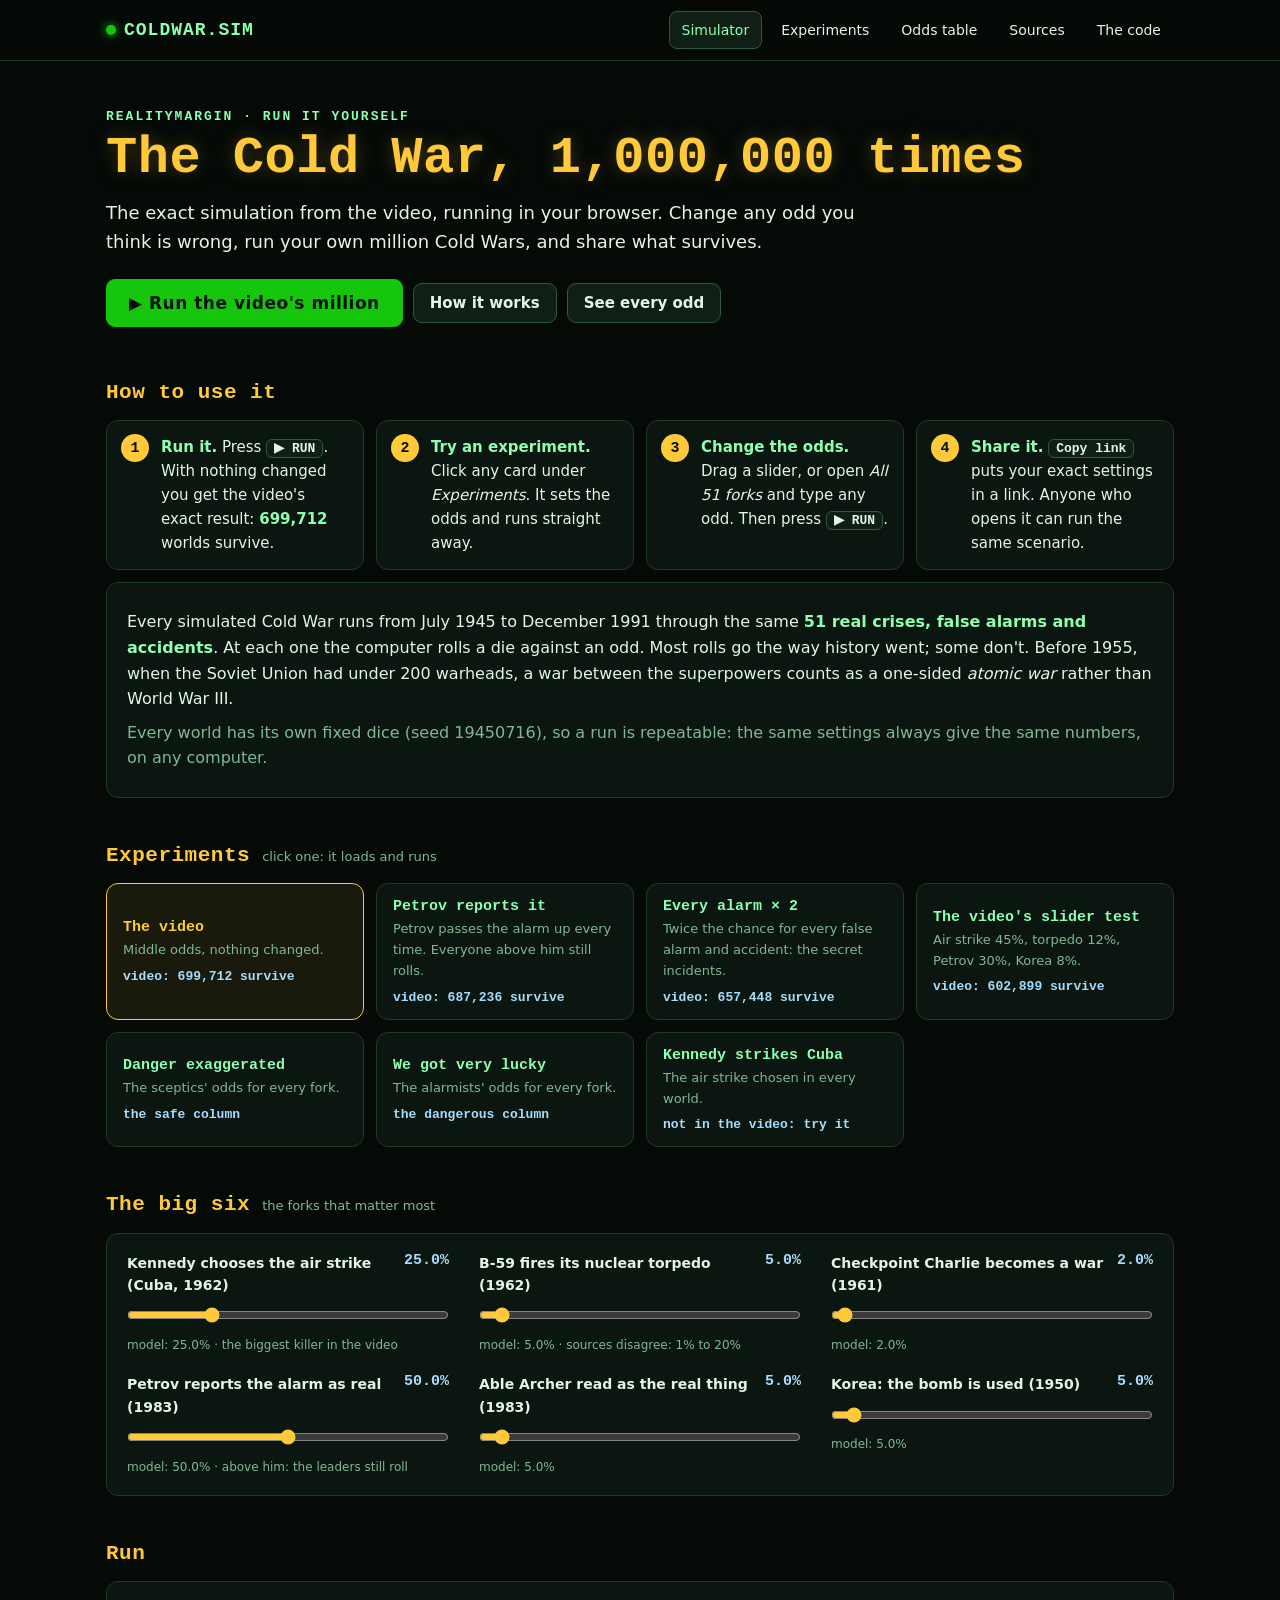
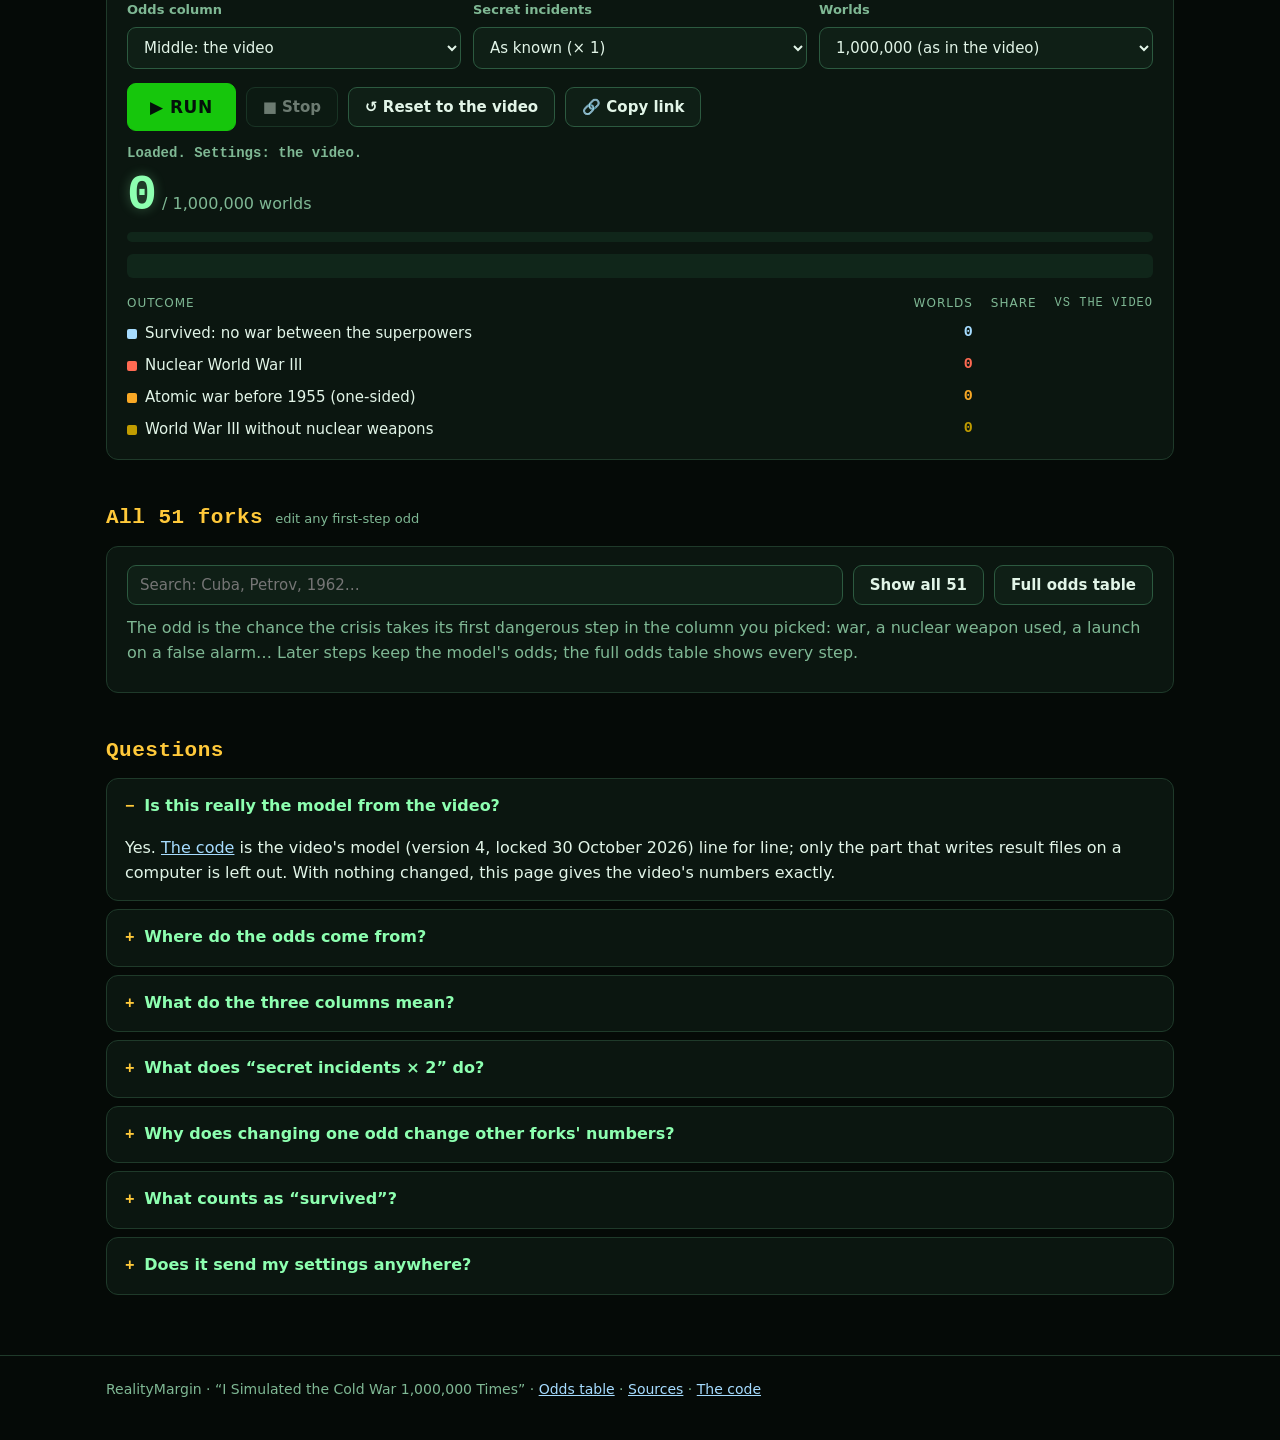
==== run-it-yourself/index.html @ 9ee08ceb "Add files via upload" ====
<!doctype html>
<html lang="en">
<head>
<meta charset="utf-8">
<meta name="viewport" content="width=device-width, initial-scale=1">
<title>Cold War Simulator</title>
<meta name="description" content="Run the Cold War 1,000,000 times yourself. Change the odds of any crisis and see how many worlds survive. The exact model from the RealityMargin video.">
<meta property="og:title" content="The Cold War, 1,000,000 times: run it yourself">
<meta property="og:description" content="The exact simulation from the video. Change any odd, run a million Cold Wars, share your result.">
<link rel="icon" href="data:image/svg+xml,%3Csvg xmlns='http://www.w3.org/2000/svg' viewBox='0 0 32 32'%3E%3Crect width='32' height='32' rx='6' fill='%23050a07'/%3E%3Cpath d='M6 22h20M10 22V12M16 22V7M22 22v-6' stroke='%238dffb0' stroke-width='3' stroke-linecap='round'/%3E%3C/svg%3E">
<link rel="stylesheet" href="site.css">
</head>
<body>
<header class="nav">
  <div class="wrap navin">
    <a class="brand" href="index.html"><span class="dot"></span>COLDWAR.SIM</a>
    <nav>
      <a class="navbtn on" href="index.html">Simulator</a>
      <a class="navbtn" href="#experiments">Experiments</a>
      <a class="navbtn" href="odds.html">Odds table</a>
      <a class="navbtn" href="sources.html">Sources</a>
      <a class="navbtn" href="code.html">The code</a>
    </nav>
  </div>
</header>

<main class="wrap">
  <section class="hero">
    <p class="kicker">REALITYMARGIN · RUN IT YOURSELF</p>
    <h1>The Cold War, 1,000,000 times</h1>
    <p class="lead">The exact simulation from the video, running in your browser. Change any odd you think is wrong, run your own million Cold Wars, and share what survives.</p>
    <div class="row">
      <button class="btn primary big" id="heroRun">▶ Run the video's million</button>
      <a class="btn" href="#how">How it works</a>
      <a class="btn" href="odds.html">See every odd</a>
    </div>
  </section>

  <section id="how">
    <h2>How to use it</h2>
    <ol class="steps">
      <li><b>Run it.</b> Press <span class="tag">▶ RUN</span>. With nothing changed you get the video's exact result: <b>699,712</b> worlds survive.</li>
      <li><b>Try an experiment.</b> Click any card under <i>Experiments</i>. It sets the odds and runs straight away.</li>
      <li><b>Change the odds.</b> Drag a slider, or open <i>All 51 forks</i> and type any odd. Then press <span class="tag">▶ RUN</span>.</li>
      <li><b>Share it.</b> <span class="tag">Copy link</span> puts your exact settings in a link. Anyone who opens it can run the same scenario.</li>
    </ol>
    <div class="card">
      <p>Every simulated Cold War runs from July 1945 to December 1991 through the same <b>51 real crises, false alarms and accidents</b>. At each one the computer rolls a die against an odd. Most rolls go the way history went; some don't. Before 1955, when the Soviet Union had under 200 warheads, a war between the superpowers counts as a one-sided <i>atomic war</i> rather than World War III.</p>
      <p class="muted">Every world has its own fixed dice (seed 19450716), so a run is repeatable: the same settings always give the same numbers, on any computer.</p>
    </div>
  </section>

  <section id="experiments">
    <h2>Experiments <span class="hint">click one: it loads and runs</span></h2>
    <div class="cards" id="presets"></div>
  </section>

  <section id="sim">
    <h2>The big six <span class="hint">the forks that matter most</span></h2>
    <div class="card grid" id="sliders"></div>

    <h2>Run</h2>
    <div class="card">
      <div class="controls">
        <label>Odds column<select id="col"><option value="0">Safe: danger exaggerated</option><option value="1" selected>Middle: the video</option><option value="2">Dangerous: we got very lucky</option></select></label>
        <label>Secret incidents<select id="alarms"><option value="1" selected>As known (× 1)</option><option value="2">Every alarm and accident × 2</option></select></label>
        <label>Worlds<select id="nw"><option value="1000000" selected>1,000,000 (as in the video)</option><option value="100000">100,000 (quick)</option></select></label>
      </div>
      <div class="row" style="margin-top:14px">
        <button class="btn primary big" id="run">▶ RUN</button>
        <button class="btn" id="stop" disabled>■ Stop</button>
        <button class="btn" id="reset">↺ Reset to the video</button>
        <button class="btn" id="share">🔗 Copy link</button>
      </div>
      <p class="status" id="status">Ready. Settings: the video.</p>
      <p class="countline"><span class="counter" id="count">0</span> <span class="muted" id="countOf">/ 1,000,000 worlds</span></p>
      <div class="bar"><i id="bar"></i></div>
      <div class="stack" id="stack"></div>
      <div class="res" id="res"></div>
      <div id="where"></div>
    </div>
  </section>

  <section id="forks">
    <h2>All 51 forks <span class="hint">edit any first-step odd</span></h2>
    <div class="card">
      <div class="row"><input type="search" id="filter" placeholder="Search: Cuba, Petrov, 1962…" aria-label="Search the forks"><button class="btn" id="toggleForks">Show all 51</button><a class="btn" href="odds.html">Full odds table</a></div>
      <p class="muted" style="margin-top:10px">The odd is the chance the crisis takes its first dangerous step in the column you picked: war, a nuclear weapon used, a launch on a false alarm… Later steps keep the model's odds; the full odds table shows every step.</p>
      <div class="tablewrap" id="forkWrap" hidden><table id="forkTable"><thead><tr><th>Year</th><th>Fork</th><th>Step</th><th>Odd (%)</th></tr></thead><tbody></tbody></table></div>
    </div>
  </section>

  <section id="faq">
    <h2>Questions</h2>
    <div class="faq">
      <details open><summary>Is this really the model from the video?</summary><p>Yes. <a href="code.html">The code</a> is the video's model (version 4, locked 30 October 2026) line for line; only the part that writes result files on a computer is left out. With nothing changed, this page gives the video's numbers exactly.</p></details>
      <details><summary>Where do the odds come from?</summary><p>They are judgements, written down openly, built from what historians have found in the archives. No source gives these exact numbers. Every fork has its reasons and sources on <a href="sources.html">the sources page</a>; every odd, in all three columns, is in <a href="odds.html">the odds table</a>.</p></details>
      <details><summary>What do the three columns mean?</summary><p><b>Safe</b> follows historians who think the danger was exaggerated (Tertrais, 2017). <b>Middle</b> is the video. <b>Dangerous</b> follows those who think we got very lucky (Chatham House, 2014; Lundgren, 2013).</p></details>
      <details><summary>What does “secret incidents × 2” do?</summary><p>Most known false alarms and accidents come from declassified American files; the Soviet ones are mostly still sealed. This doubles the chance of every false alarm and accident going wrong, as if there were twice as many we don't know about.</p></details>
      <details><summary>Why does changing one odd change other forks' numbers?</summary><p>A world that ends early never reaches the later crises. Make 1948 more dangerous and fewer worlds are left to end in 1962.</p></details>
      <details><summary>What counts as “survived”?</summary><p>Reaching 26 December 1991, the end of the Soviet Union, without a war between the superpowers. A world can survive even if a nuclear weapon was used in a smaller war; the results show how many stayed completely quiet, like ours.</p></details>
      <details><summary>Does it send my settings anywhere?</summary><p>No. Everything runs in your browser. A shared link only carries the settings themselves.</p></details>
    </div>
  </section>
</main>
<footer class="foot"><div class="wrap">RealityMargin · “I Simulated the Cold War 1,000,000 Times” · <a href="odds.html">Odds table</a> · <a href="sources.html">Sources</a> · <a href="code.html">The code</a></div></footer>
<div id="toast" role="status"></div>

<!-- the model (sim_web.js = sim.js with its export keywords removed, built by tools/build_page.mjs) and the page: plain scripts, so it also runs when opened straight from the disk -->
<script src="sim_web.js"></script>
<script src="app.js"></script>
</body>
</html>
---- run-it-yourself/site.css ----
/* Cold War Simulator — shared style for every page (simulator, odds table, sources, code) */
:root { --bg: #050a07; --bg2: #08110c; --panel: #0b1610; --panel2: #0f1f16; --line: #1f3a2a; --line2: #2c5a40; --green: #8dffb0; --green2: #16c60c; --muted: #7fb894; --amber: #ffc93a; --red: #ff6a52; --blue: #a6dcff; --text: #e2f5e8;
  --mono: Consolas, "SFMono-Regular", "Lucida Console", "Courier New", monospace; --sans: system-ui, -apple-system, "Segoe UI", Roboto, Arial, sans-serif; }
* { box-sizing: border-box; }
html { scroll-behavior: smooth; scroll-padding-top: 76px; }
html, body { margin: 0; background: var(--bg); color: var(--text); font: 16px/1.6 var(--sans); }
body { background-image: radial-gradient(1200px 500px at 50% -10%, rgba(22,198,12,.10), transparent 70%); }
a { color: var(--blue); } b { color: var(--green); font-weight: 650; } i { color: var(--text); }
.wrap { max-width: 1100px; margin: 0 auto; padding: 0 16px; }
/* the navigation bar */
.nav { position: sticky; top: 0; z-index: 20; background: rgba(5,10,7,.92); backdrop-filter: blur(8px); border-bottom: 1px solid var(--line); }
.navin { display: flex; align-items: center; justify-content: space-between; gap: 12px; min-height: 60px; flex-wrap: wrap; padding-top: 8px; padding-bottom: 8px; }
.brand { font: 700 18px/1 var(--mono); color: var(--green); text-decoration: none; letter-spacing: 1px; display: flex; align-items: center; gap: 8px; }
.brand .dot { width: 10px; height: 10px; border-radius: 50%; background: var(--green2); box-shadow: 0 0 10px var(--green2); }
nav { display: flex; gap: 6px; flex-wrap: wrap; }
.navbtn { color: var(--text); text-decoration: none; font-size: 14px; padding: 7px 12px; border-radius: 8px; border: 1px solid transparent; }
.navbtn:hover { border-color: var(--line2); background: var(--panel); } .navbtn.on { background: var(--panel2); border-color: var(--line2); color: var(--green); }
/* type */
h1 { font: 700 clamp(30px, 6vw, 52px)/1.1 var(--mono); color: var(--amber); margin: 6px 0 12px; letter-spacing: .5px; text-shadow: 0 0 18px rgba(255,201,58,.25); }
h2 { font: 700 21px/1.3 var(--mono); color: var(--amber); margin: 44px 0 14px; letter-spacing: .5px; display: flex; align-items: baseline; gap: 12px; flex-wrap: wrap; }
h3 { font: 700 16px/1.3 var(--mono); color: var(--green); margin: 20px 0 6px; }
.hint { font: 400 13px var(--sans); color: var(--muted); letter-spacing: 0; }
.kicker { font: 600 13px var(--mono); color: var(--green); letter-spacing: 2px; margin: 0; }
.lead { font-size: 18px; color: var(--text); max-width: 760px; margin: 0 0 22px; }
.muted { color: var(--muted); } p { margin: 8px 0; }
.hero { padding: 48px 0 8px; }
/* buttons */
.row { display: flex; flex-wrap: wrap; gap: 10px; align-items: center; }
.btn { font: 600 15px var(--sans); color: var(--text); background: var(--panel2); border: 1px solid var(--line2); border-radius: 9px; padding: 10px 16px; cursor: pointer; text-decoration: none; display: inline-flex; align-items: center; gap: 6px; line-height: 1.2; transition: border-color .15s, background .15s, transform .05s; }
.btn:hover:not(:disabled) { border-color: var(--green); background: #13281c; } .btn:active:not(:disabled) { transform: translateY(1px); }
.btn:focus-visible, .navbtn:focus-visible, select:focus-visible, input:focus-visible, .preset:focus-visible { outline: 2px solid var(--amber); outline-offset: 2px; }
.btn.primary { background: var(--green2); color: #03110a; border-color: var(--green2); } .btn.primary:hover:not(:disabled) { background: #22e016; border-color: #22e016; }
.btn.big { font-size: 17px; padding: 13px 22px; letter-spacing: .5px; }
.btn:disabled { opacity: .45; cursor: not-allowed; }
.tag { font: 600 13px var(--mono); background: var(--panel2); border: 1px solid var(--line2); border-radius: 6px; padding: 1px 7px; white-space: nowrap; }
/* cards and panels */
.card { background: var(--panel); border: 1px solid var(--line); border-radius: 12px; padding: 18px 20px; margin: 12px 0; }
.steps { counter-reset: s; list-style: none; padding: 0; margin: 0 0 12px; display: grid; grid-template-columns: repeat(auto-fit, minmax(230px, 1fr)); gap: 12px; }
.steps li { counter-increment: s; background: var(--panel); border: 1px solid var(--line); border-radius: 12px; padding: 14px 14px 14px 54px; position: relative; font-size: 15px; }
.steps li::before { content: counter(s); position: absolute; left: 14px; top: 13px; width: 28px; height: 28px; border-radius: 50%; background: var(--amber); color: #04110a; font: 700 15px var(--mono); display: grid; place-items: center; }
.cards { display: grid; grid-template-columns: repeat(auto-fit, minmax(240px, 1fr)); gap: 12px; }
.preset { text-align: left; font: inherit; color: var(--text); background: var(--panel); border: 1px solid var(--line); border-radius: 12px; padding: 14px 16px; cursor: pointer; transition: border-color .15s, background .15s; }
.preset:hover { border-color: var(--green); background: var(--panel2); } .preset.on { border-color: var(--amber); background: #1a1a0c; }
.preset .t { font: 700 15px var(--mono); color: var(--green); display: block; margin-bottom: 4px; } .preset.on .t { color: var(--amber); }
.preset .d { font-size: 13px; color: var(--muted); display: block; } .preset .v { font: 600 13px var(--mono); color: var(--blue); display: block; margin-top: 8px; }
/* sliders */
.grid { display: grid; grid-template-columns: repeat(auto-fit, minmax(290px, 1fr)); gap: 18px 30px; }
.slider label { display: flex; justify-content: space-between; gap: 12px; color: var(--text); font-size: 14px; font-weight: 600; }
.slider label .val { font: 700 15px var(--mono); color: var(--blue); white-space: nowrap; }
.slider small { display: block; color: var(--muted); font-size: 12px; margin-top: 2px; }
input[type=range] { width: 100%; accent-color: var(--amber); margin: 8px 0 2px; height: 22px; cursor: pointer; }
/* controls */
.controls { display: grid; grid-template-columns: repeat(auto-fit, minmax(230px, 1fr)); gap: 12px; }
.controls label { display: flex; flex-direction: column; gap: 6px; font-size: 13px; color: var(--muted); font-weight: 600; }
select, input[type=number], input[type=search] { font: 15px var(--sans); color: var(--text); background: var(--panel2); border: 1px solid var(--line2); border-radius: 9px; padding: 10px 12px; }
input[type=search] { flex: 1 1 260px; min-width: 0; }
.status { margin: 14px 0 0; font: 600 14px var(--mono); color: var(--muted); }
.countline { margin: 6px 0 8px; } .counter { font: 700 clamp(30px, 6vw, 50px) var(--mono); color: var(--green); text-shadow: 0 0 12px rgba(141,255,176,.3); }
.bar { height: 10px; background: #10261a; border-radius: 6px; overflow: hidden; } .bar i { display: block; height: 100%; background: var(--green2); width: 0; transition: width .15s; }
.stack { display: flex; height: 24px; border-radius: 6px; overflow: hidden; background: #10261a; margin-top: 12px; } .stack i { display: block; height: 100%; }
.res { display: grid; grid-template-columns: 1fr auto auto auto; gap: 8px 18px; align-items: center; font-size: 15px; margin-top: 16px; }
.res .n, .res .d, .res .v { text-align: right; font-family: var(--mono); } .res .n { font-weight: 700; } .res .d { color: var(--muted); font-size: 13px; } .res .v { font-size: 13px; }
.res .h { color: var(--muted); font-size: 12px; text-align: right; text-transform: uppercase; letter-spacing: 1px; } .res .h:first-child { text-align: left; }
.res .sw { display: inline-block; width: 10px; height: 10px; border-radius: 2px; margin-right: 8px; vertical-align: middle; }
#where h3 { margin-top: 22px; } .where { display: grid; grid-template-columns: 1fr auto auto; gap: 6px 16px; font-size: 14px; } .where .n, .where .d { text-align: right; font-family: var(--mono); } .where .d { color: var(--muted); }
/* tables */
.tablewrap { overflow-x: auto; margin-top: 12px; }
table { width: 100%; border-collapse: collapse; font-size: 14px; } th, td { padding: 8px; border-bottom: 1px solid #16301f; text-align: left; vertical-align: top; }
th { color: var(--amber); font: 700 13px var(--mono); position: sticky; top: 0; background: var(--panel); } tr:hover td { background: #0e1d14; }
td input[type=number] { width: 96px; padding: 6px 8px; font-family: var(--mono); } td.y { color: var(--muted); white-space: nowrap; font-family: var(--mono); }
.changed { color: var(--amber) !important; border-color: var(--amber) !important; }
/* questions */
.faq details { background: var(--panel); border: 1px solid var(--line); border-radius: 12px; padding: 0 18px; margin: 8px 0; }
.faq summary { cursor: pointer; padding: 14px 0; font-weight: 650; color: var(--green); list-style: none; } .faq summary::before { content: "+ "; color: var(--amber); font-family: var(--mono); } .faq details[open] summary::before { content: "− "; }
.faq details p { margin: 0 0 14px; }
/* reading pages (odds, sources, code) */
.doc h1 { font-size: clamp(24px, 4.5vw, 36px); } .doc h2 { font-size: 19px; } .doc ul, .doc ol { padding-left: 22px; } .doc li { margin: 4px 0; }
.doc code { font-family: var(--mono); color: var(--blue); }
.code { background: #030805; border: 1px solid var(--line); border-radius: 12px; padding: 16px; overflow-x: auto; font: 13px/1.55 var(--mono); color: #cfe9d8; white-space: pre; tab-size: 2; }
.code .c { color: #6d9a7d; } .code .s { color: #ffd98a; } .code .k { color: #8dffb0; }
.toc { display: flex; flex-wrap: wrap; gap: 8px; margin: 10px 0 4px; }
.foot { border-top: 1px solid var(--line); margin-top: 60px; padding: 22px 0 40px; color: var(--muted); font-size: 14px; }
#toast { position: fixed; left: 50%; bottom: 24px; transform: translateX(-50%); background: var(--amber); color: #04110a; padding: 10px 18px; border-radius: 9px; font-weight: 700; opacity: 0; transition: opacity .2s; pointer-events: none; z-index: 30; }
@media (max-width: 600px) { .res { grid-template-columns: 1fr auto auto; } .res .v, .res .h.v { display: none; } .hero { padding-top: 28px; } .navbtn { padding: 6px 9px; font-size: 13px; } .btn.big { width: 100%; justify-content: center; } }
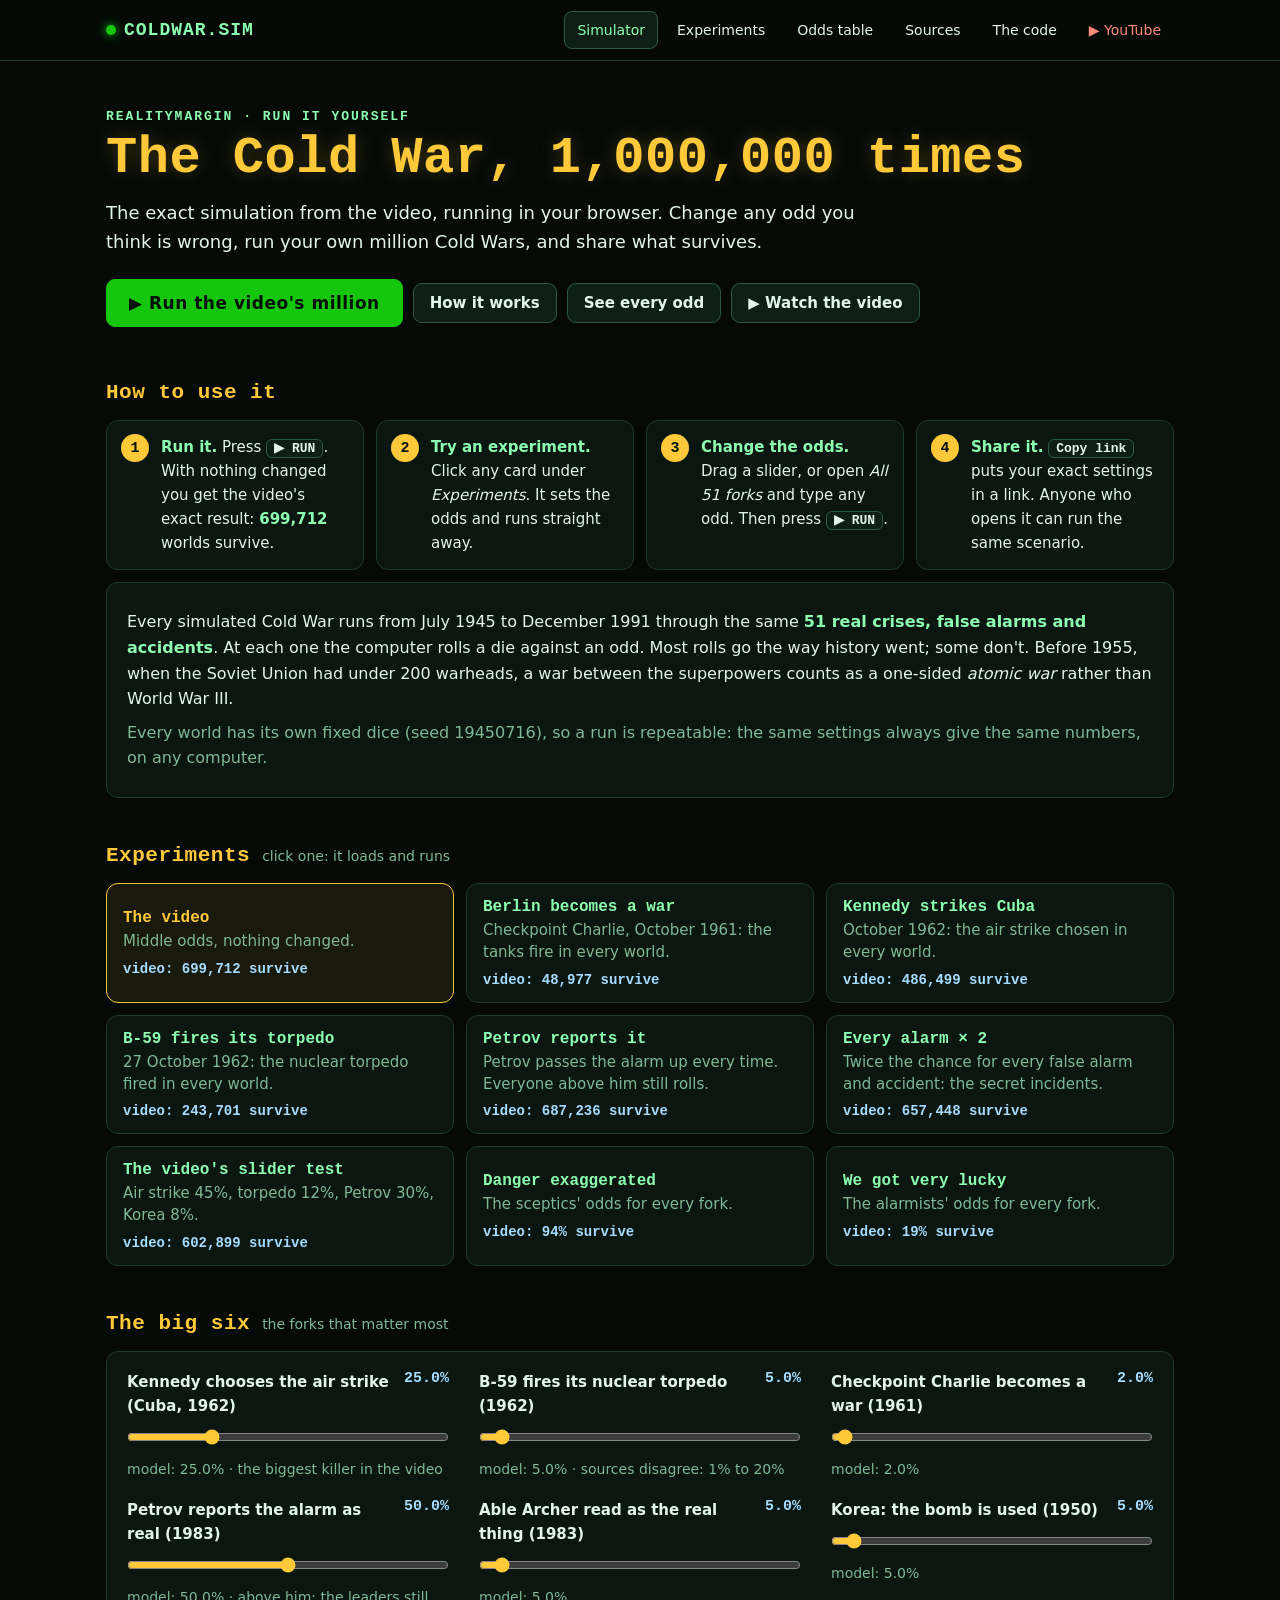
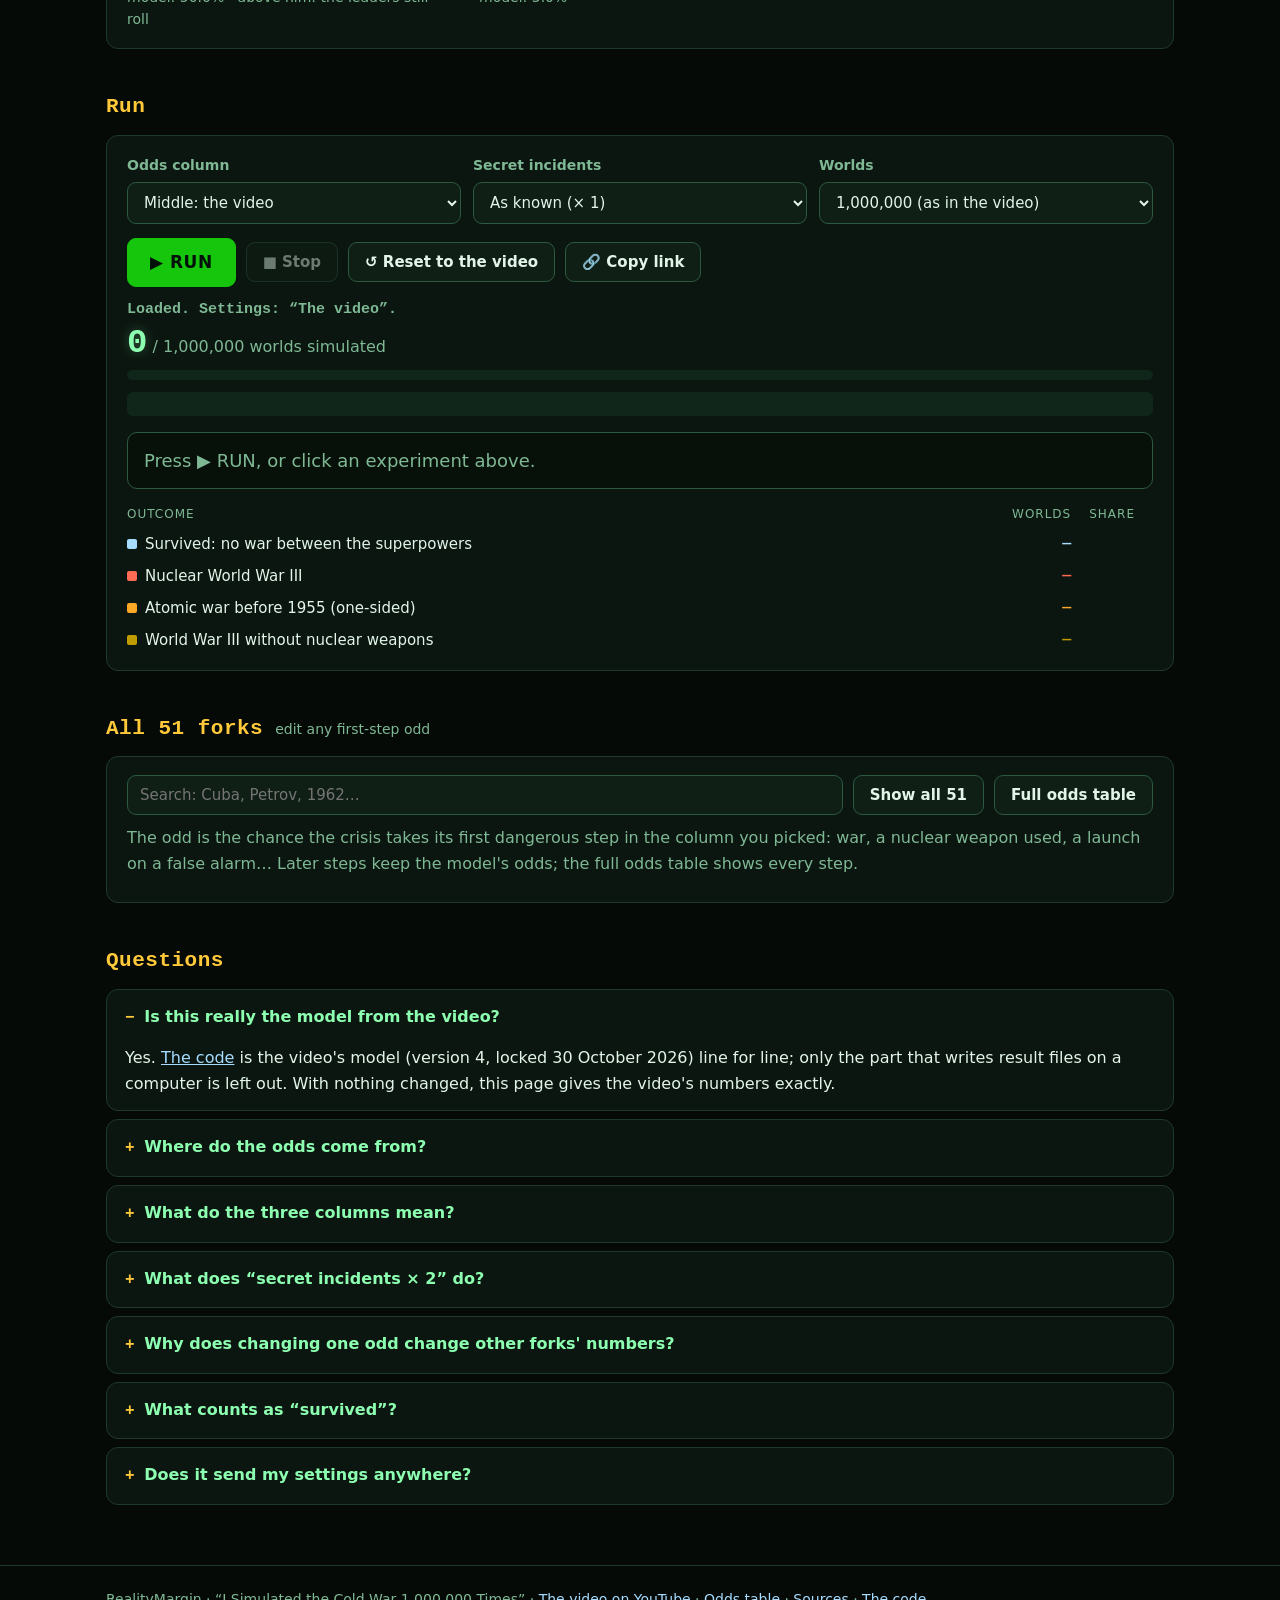
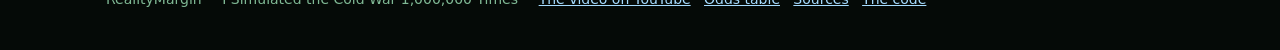
==== commit 06c11715: "Add files via upload" ====
--- a/run-it-yourself/index.html
+++ b/run-it-yourself/index.html
@@ -3,10 +3,18 @@
 <head>
 <meta charset="utf-8">
 <meta name="viewport" content="width=device-width, initial-scale=1">
-<title>Cold War Simulator</title>
+<title>Cold War Simulator: run it 1,000,000 times yourself · RealityMargin</title>
 <meta name="description" content="Run the Cold War 1,000,000 times yourself. Change the odds of any crisis and see how many worlds survive. The exact model from the RealityMargin video.">
 <meta property="og:title" content="The Cold War, 1,000,000 times: run it yourself">
 <meta property="og:description" content="The exact simulation from the video. Change any odd, run a million Cold Wars, share your result.">
+<meta property="og:type" content="website">
+<meta property="og:url" content="https://realitymargin.github.io/cold-war-sim/run-it-yourself/">
+<meta property="og:image" content="https://realitymargin.github.io/cold-war-sim/run-it-yourself/og.png">
+<meta property="og:image:width" content="1200"><meta property="og:image:height" content="630">
+<meta property="og:image:alt" content="The Cold War, 1,000,000 times: 699,712 worlds survive. Run it yourself.">
+<meta name="twitter:card" content="summary_large_image">
+<meta name="theme-color" content="#050a07">
+<link rel="canonical" href="https://realitymargin.github.io/cold-war-sim/run-it-yourself/">
 <link rel="icon" href="data:image/svg+xml,%3Csvg xmlns='http://www.w3.org/2000/svg' viewBox='0 0 32 32'%3E%3Crect width='32' height='32' rx='6' fill='%23050a07'/%3E%3Cpath d='M6 22h20M10 22V12M16 22V7M22 22v-6' stroke='%238dffb0' stroke-width='3' stroke-linecap='round'/%3E%3C/svg%3E">
 <link rel="stylesheet" href="site.css">
 </head>
@@ -20,6 +28,7 @@
       <a class="navbtn" href="odds.html">Odds table</a>
       <a class="navbtn" href="sources.html">Sources</a>
       <a class="navbtn" href="code.html">The code</a>
+      <a class="navbtn yt" href="https://www.youtube.com/@realitymargin" target="_blank" rel="noopener">▶ YouTube</a>
     </nav>
   </div>
 </header>
@@ -33,6 +42,7 @@
       <button class="btn primary big" id="heroRun">▶ Run the video's million</button>
       <a class="btn" href="#how">How it works</a>
       <a class="btn" href="odds.html">See every odd</a>
+      <a class="btn" href="https://www.youtube.com/@realitymargin" target="_blank" rel="noopener">▶ Watch the video</a>
     </div>
   </section>
 
@@ -59,8 +69,8 @@
     <h2>The big six <span class="hint">the forks that matter most</span></h2>
     <div class="card grid" id="sliders"></div>
 
-    <h2>Run</h2>
-    <div class="card">
+    <h2 id="run-h">Run</h2>
+    <div class="card" id="runcard">
       <div class="controls">
         <label>Odds column<select id="col"><option value="0">Safe: danger exaggerated</option><option value="1" selected>Middle: the video</option><option value="2">Dangerous: we got very lucky</option></select></label>
         <label>Secret incidents<select id="alarms"><option value="1" selected>As known (× 1)</option><option value="2">Every alarm and accident × 2</option></select></label>
@@ -72,10 +82,11 @@
         <button class="btn" id="reset">↺ Reset to the video</button>
         <button class="btn" id="share">🔗 Copy link</button>
       </div>
-      <p class="status" id="status">Ready. Settings: the video.</p>
-      <p class="countline"><span class="counter" id="count">0</span> <span class="muted" id="countOf">/ 1,000,000 worlds</span></p>
+      <p class="status" id="status" aria-live="polite">Ready. Settings: the video.</p>
+      <p class="countline"><span class="counter" id="count">0</span> <span class="muted" id="countOf">/ 1,000,000 worlds simulated</span></p>
       <div class="bar"><i id="bar"></i></div>
       <div class="stack" id="stack"></div>
+      <div class="headline" id="headline" aria-live="polite"><span class="muted">Press ▶ RUN, or click an experiment above.</span></div>
       <div class="res" id="res"></div>
       <div id="where"></div>
     </div>
@@ -103,7 +114,7 @@
     </div>
   </section>
 </main>
-<footer class="foot"><div class="wrap">RealityMargin · “I Simulated the Cold War 1,000,000 Times” · <a href="odds.html">Odds table</a> · <a href="sources.html">Sources</a> · <a href="code.html">The code</a></div></footer>
+<footer class="foot"><div class="wrap">RealityMargin · “I Simulated the Cold War 1,000,000 Times” · <a href="https://www.youtube.com/@realitymargin" target="_blank" rel="noopener">The video on YouTube</a> · <a href="odds.html">Odds table</a> · <a href="sources.html">Sources</a> · <a href="code.html">The code</a></div></footer>
 <div id="toast" role="status"></div>
 
 <!-- the model (sim_web.js = sim.js with its export keywords removed, built by tools/build_page.mjs) and the page: plain scripts, so it also runs when opened straight from the disk -->
--- a/run-it-yourself/site.css
+++ b/run-it-yourself/site.css
@@ -19,7 +19,7 @@
 h1 { font: 700 clamp(30px, 6vw, 52px)/1.1 var(--mono); color: var(--amber); margin: 6px 0 12px; letter-spacing: .5px; text-shadow: 0 0 18px rgba(255,201,58,.25); }
 h2 { font: 700 21px/1.3 var(--mono); color: var(--amber); margin: 44px 0 14px; letter-spacing: .5px; display: flex; align-items: baseline; gap: 12px; flex-wrap: wrap; }
 h3 { font: 700 16px/1.3 var(--mono); color: var(--green); margin: 20px 0 6px; }
-.hint { font: 400 13px var(--sans); color: var(--muted); letter-spacing: 0; }
+.hint { font: 400 14px var(--sans); color: var(--muted); letter-spacing: 0; }
 .kicker { font: 600 13px var(--mono); color: var(--green); letter-spacing: 2px; margin: 0; }
 .lead { font-size: 18px; color: var(--text); max-width: 760px; margin: 0 0 22px; }
 .muted { color: var(--muted); } p { margin: 8px 0; }
@@ -38,31 +38,32 @@
 .steps { counter-reset: s; list-style: none; padding: 0; margin: 0 0 12px; display: grid; grid-template-columns: repeat(auto-fit, minmax(230px, 1fr)); gap: 12px; }
 .steps li { counter-increment: s; background: var(--panel); border: 1px solid var(--line); border-radius: 12px; padding: 14px 14px 14px 54px; position: relative; font-size: 15px; }
 .steps li::before { content: counter(s); position: absolute; left: 14px; top: 13px; width: 28px; height: 28px; border-radius: 50%; background: var(--amber); color: #04110a; font: 700 15px var(--mono); display: grid; place-items: center; }
-.cards { display: grid; grid-template-columns: repeat(auto-fit, minmax(240px, 1fr)); gap: 12px; }
+.cards { display: grid; grid-template-columns: repeat(3, 1fr); gap: 12px; }
+@media (max-width: 860px) { .cards { grid-template-columns: 1fr; } }
 .preset { text-align: left; font: inherit; color: var(--text); background: var(--panel); border: 1px solid var(--line); border-radius: 12px; padding: 14px 16px; cursor: pointer; transition: border-color .15s, background .15s; }
 .preset:hover { border-color: var(--green); background: var(--panel2); } .preset.on { border-color: var(--amber); background: #1a1a0c; }
-.preset .t { font: 700 15px var(--mono); color: var(--green); display: block; margin-bottom: 4px; } .preset.on .t { color: var(--amber); }
-.preset .d { font-size: 13px; color: var(--muted); display: block; } .preset .v { font: 600 13px var(--mono); color: var(--blue); display: block; margin-top: 8px; }
+.preset .t { font: 700 16px var(--mono); color: var(--green); display: block; margin-bottom: 4px; } .preset.on .t { color: var(--amber); }
+.preset .d { font-size: 15px; line-height: 1.45; color: var(--muted); display: block; } .preset .v { font: 600 14px var(--mono); color: var(--blue); display: block; margin-top: 8px; }
 /* sliders */
 .grid { display: grid; grid-template-columns: repeat(auto-fit, minmax(290px, 1fr)); gap: 18px 30px; }
-.slider label { display: flex; justify-content: space-between; gap: 12px; color: var(--text); font-size: 14px; font-weight: 600; }
+.slider label { display: flex; justify-content: space-between; gap: 12px; color: var(--text); font-size: 15px; font-weight: 600; }
 .slider label .val { font: 700 15px var(--mono); color: var(--blue); white-space: nowrap; }
-.slider small { display: block; color: var(--muted); font-size: 12px; margin-top: 2px; }
+.slider small { display: block; color: var(--muted); font-size: 14px; margin-top: 2px; }
 input[type=range] { width: 100%; accent-color: var(--amber); margin: 8px 0 2px; height: 22px; cursor: pointer; }
 /* controls */
 .controls { display: grid; grid-template-columns: repeat(auto-fit, minmax(230px, 1fr)); gap: 12px; }
-.controls label { display: flex; flex-direction: column; gap: 6px; font-size: 13px; color: var(--muted); font-weight: 600; }
+.controls label { display: flex; flex-direction: column; gap: 6px; font-size: 14px; color: var(--muted); font-weight: 600; }
 select, input[type=number], input[type=search] { font: 15px var(--sans); color: var(--text); background: var(--panel2); border: 1px solid var(--line2); border-radius: 9px; padding: 10px 12px; }
 input[type=search] { flex: 1 1 260px; min-width: 0; }
-.status { margin: 14px 0 0; font: 600 14px var(--mono); color: var(--muted); }
-.countline { margin: 6px 0 8px; } .counter { font: 700 clamp(30px, 6vw, 50px) var(--mono); color: var(--green); text-shadow: 0 0 12px rgba(141,255,176,.3); }
+.status { margin: 14px 0 0; font: 600 15px var(--mono); color: var(--muted); }
+.countline { margin: 6px 0 8px; } .counter { font: 700 clamp(24px, 4vw, 34px) var(--mono); color: var(--green); text-shadow: 0 0 12px rgba(141,255,176,.3); }
 .bar { height: 10px; background: #10261a; border-radius: 6px; overflow: hidden; } .bar i { display: block; height: 100%; background: var(--green2); width: 0; transition: width .15s; }
 .stack { display: flex; height: 24px; border-radius: 6px; overflow: hidden; background: #10261a; margin-top: 12px; } .stack i { display: block; height: 100%; }
 .res { display: grid; grid-template-columns: 1fr auto auto auto; gap: 8px 18px; align-items: center; font-size: 15px; margin-top: 16px; }
-.res .n, .res .d, .res .v { text-align: right; font-family: var(--mono); } .res .n { font-weight: 700; } .res .d { color: var(--muted); font-size: 13px; } .res .v { font-size: 13px; }
+.res .n, .res .d, .res .v { text-align: right; font-family: var(--mono); } .res .n { font-weight: 700; } .res .d { color: var(--muted); font-size: 14px; } .res .v { font-size: 14px; }
 .res .h { color: var(--muted); font-size: 12px; text-align: right; text-transform: uppercase; letter-spacing: 1px; } .res .h:first-child { text-align: left; }
 .res .sw { display: inline-block; width: 10px; height: 10px; border-radius: 2px; margin-right: 8px; vertical-align: middle; }
-#where h3 { margin-top: 22px; } .where { display: grid; grid-template-columns: 1fr auto auto; gap: 6px 16px; font-size: 14px; } .where .n, .where .d { text-align: right; font-family: var(--mono); } .where .d { color: var(--muted); }
+#where h3 { margin-top: 22px; } .where { display: grid; grid-template-columns: 1fr auto auto; gap: 6px 16px; font-size: 15px; } .where .n, .where .d { text-align: right; font-family: var(--mono); } .where .d { color: var(--muted); }
 /* tables */
 .tablewrap { overflow-x: auto; margin-top: 12px; }
 table { width: 100%; border-collapse: collapse; font-size: 14px; } th, td { padding: 8px; border-bottom: 1px solid #16301f; text-align: left; vertical-align: top; }
@@ -82,3 +83,9 @@
 .foot { border-top: 1px solid var(--line); margin-top: 60px; padding: 22px 0 40px; color: var(--muted); font-size: 14px; }
 #toast { position: fixed; left: 50%; bottom: 24px; transform: translateX(-50%); background: var(--amber); color: #04110a; padding: 10px 18px; border-radius: 9px; font-weight: 700; opacity: 0; transition: opacity .2s; pointer-events: none; z-index: 30; }
 @media (max-width: 600px) { .res { grid-template-columns: 1fr auto auto; } .res .v, .res .h.v { display: none; } .hero { padding-top: 28px; } .navbtn { padding: 6px 9px; font-size: 13px; } .btn.big { width: 100%; justify-content: center; } }
+/* the answer after a run */
+.headline { margin: 16px 0 4px; padding: 14px 16px; border: 1px solid var(--line2); border-radius: 10px; background: #071109; font-size: 18px; line-height: 1.5; }
+.headline .big { font: 700 clamp(26px, 4.5vw, 36px) var(--mono); color: var(--blue); } .headline .red { font-family: var(--mono); color: var(--red); } .headline .cmp { margin-top: 4px; font-weight: 650; }
+.headline .ok { color: var(--green); } .headline .bad { color: var(--red); }
+.navbtn.yt { color: #ff8a7a; }
+@media (max-width: 600px) { .nav { position: static; } html { scroll-padding-top: 12px; } nav { display: grid; grid-template-columns: repeat(3, 1fr); width: 100%; gap: 6px; } .navbtn { text-align: center; white-space: nowrap; border-color: var(--line); } .headline { font-size: 16px; } }
